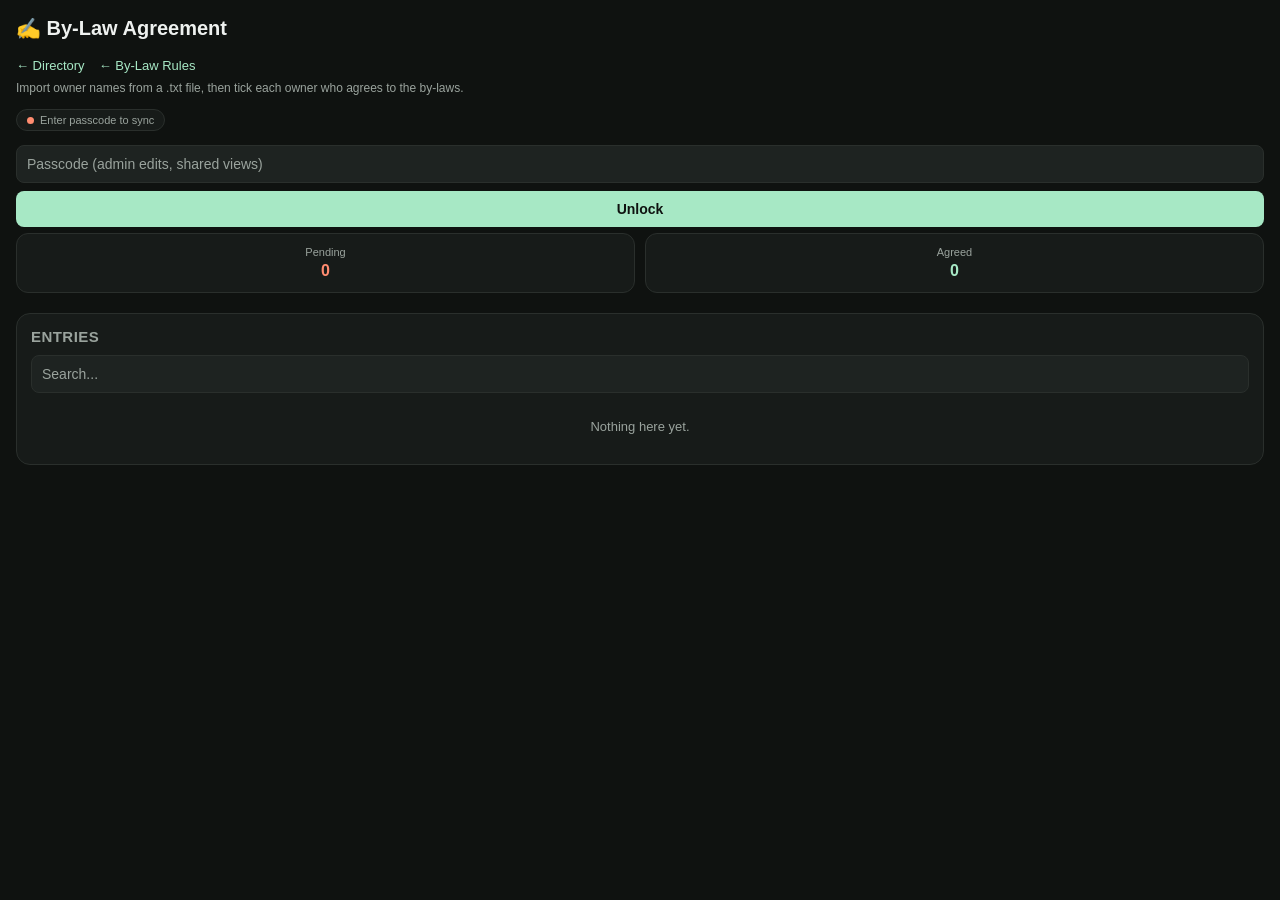
==== agreements.html @ 7f0dda1a "7 fixes" ====
<!DOCTYPE html>
<html lang="en"><head><meta charset="UTF-8"><meta name="viewport" content="width=device-width, initial-scale=1, maximum-scale=1"><title>By-Law Agreement</title><link rel="stylesheet" href="common.css?v=5"></head><body>
<h1>✍️ By-Law Agreement</h1>
<a class="navlink" href="directory.html">&larr; Directory</a><a class="navlink" style="margin-left:14px" href="bylaws.html">&larr; By-Law Rules</a>
<p class="pagesub">Import owner names from a .txt file, then tick each owner who agrees to the by-laws.</p>
<div class="summary" id="summary"></div>
<details class="section" id="addSection"><summary><h2>Add entry</h2><span class="chev">▾</span></summary><div class="inner">
<form id="f"><div id="fields"></div><div class="row"><button type="submit" class="btn" id="saveBtn">Add</button><button type="button" class="btn cancel hidden" id="cancelBtn">Cancel</button></div></form></div></details>
<div class="section"><div class="section-head"><h2>Entries</h2></div>
<input id="q" placeholder="Search..." style="margin-bottom:10px"><ul class="list" id="list"></ul></div>
<div id="toast"></div>
<script src="config.js"></script><script src="common.js?v=5"></script>
<script>initList({"key": "agreements", "check": true, "stamp": "on", "cl": ["Pending", "Agreed"], "upload": {"first": "flat", "rest": "name"}, "fields": [{"id": "name", "label": "Owner name", "req": true}, {"id": "flat", "label": "Flat no."}, {"id": "notes", "label": "Notes", "type": "textarea"}]})</script></body></html>
---- common.css ----
:root{--bg:#0f1210;--panel:#171b19;--panel2:#1e2321;--border:#2a2f2c;--text:#eef1ef;--muted:#9aa39d;--mint:#a7e8c5;--coral:#ff8c70}
*{box-sizing:border-box}
body{margin:0;font-family:-apple-system,BlinkMacSystemFont,"Segoe UI",Roboto,sans-serif;background:var(--bg);color:var(--text);padding:16px;padding-bottom:60px}
h1{font-size:20px;margin:0 0 16px}
h2{font-size:15px;margin:0 0 10px;color:var(--muted);font-weight:600;text-transform:uppercase;letter-spacing:.03em}
.navlink{display:inline-block;margin:-8px 0 14px;font-size:13px;color:var(--mint);text-decoration:none}
.pagesub{font-size:12px;color:var(--muted);margin:-6px 0 14px}
.summary{display:grid;grid-template-columns:1fr 1fr;gap:10px;margin-bottom:20px}
.summary .card{background:var(--panel);border:1px solid var(--border);border-radius:12px;padding:12px 10px;text-align:center;color:var(--text);text-decoration:none}
.summary .card .label{font-size:11px;color:var(--muted);margin-bottom:4px}
.summary .card .value{font-size:16px;font-weight:700}
.summary .card .desc{font-size:11px;color:var(--muted);margin-top:4px}
.summary .card.wide{grid-column:1 / -1}
.summary .opening .value{color:var(--text)}
.summary .received .value{color:var(--mint)}
.summary .paid .value{color:var(--coral)}
.section{background:var(--panel);border:1px solid var(--border);border-radius:14px;padding:14px;margin-bottom:18px}
.section-head{display:flex;justify-content:space-between;align-items:center;margin-bottom:10px}
.section-head h2{margin:0}
form{display:flex;flex-direction:column;gap:8px;margin-bottom:12px}
.row{display:flex;gap:8px}
.row>*{flex:1;min-width:0}
input,select,textarea{background:var(--panel2);border:1px solid var(--border);color:var(--text);padding:10px;border-radius:8px;font-size:14px;width:100%;font-family:inherit}
input::placeholder,textarea::placeholder{color:var(--muted)}
textarea{min-height:70px;resize:vertical}
label.small{font-size:11px;color:var(--muted);margin-bottom:2px;display:block}
.btn{background:var(--mint);color:#0f1210;border:none;padding:10px 14px;border-radius:8px;font-size:14px;font-weight:700;cursor:pointer}
.btn.cancel{background:transparent;color:var(--muted);border:1px solid var(--border)}
ul.list{list-style:none;margin:0;padding:0;display:flex;flex-direction:column;gap:8px}
li.item{background:var(--panel2);border:1px solid var(--border);border-radius:10px;padding:10px 12px;display:flex;justify-content:space-between;align-items:center;gap:10px}
li.item.done .title{text-decoration:line-through;color:var(--muted)}
li.item input[type=checkbox]{width:20px;height:20px;flex-shrink:0;accent-color:var(--mint)}
.item .info{min-width:0;flex:1}
.item .title{font-size:14px;font-weight:600;overflow:hidden;text-overflow:ellipsis;white-space:nowrap}
.item .sub{font-size:12px;color:var(--muted);margin-top:2px;word-break:break-word}
.item .sub a{color:var(--mint)}
.item .amt{font-size:14px;font-weight:700;white-space:nowrap;color:var(--mint)}
.badge{font-size:11px;font-weight:700;padding:2px 8px;border-radius:10px;white-space:nowrap;color:#0f1210}
.badge.paid{background:var(--mint)}
.badge.unpaid{background:var(--coral)}
.actions{display:flex;gap:6px;flex-shrink:0}
.icon-btn{background:transparent;border:1px solid var(--border);color:var(--muted);width:30px;height:30px;border-radius:8px;font-size:14px;cursor:pointer;display:flex;align-items:center;justify-content:center}
.icon-btn.danger{color:var(--coral);border-color:var(--coral)}
@media (hover:hover) and (pointer:fine){.icon-btn:hover{background:var(--panel)}.btn:hover{opacity:.9}}
.empty{color:var(--muted);font-size:13px;text-align:center;padding:16px 0}
.hidden{display:none !important}
.syncpill{display:inline-flex;align-items:center;gap:6px;font-size:11px;color:var(--muted);background:var(--panel);border:1px solid var(--border);padding:4px 10px;border-radius:12px;margin-bottom:14px}
.syncpill .dot{width:7px;height:7px;border-radius:50%;background:var(--muted)}
.syncpill.synced .dot{background:var(--mint)}
.syncpill.offline .dot{background:var(--coral)}
.syncpill.syncing .dot{animation:pulse 1s infinite}
@keyframes pulse{0%,100%{opacity:1}50%{opacity:.3}}
#toast{position:fixed;left:50%;bottom:24px;transform:translateX(-50%) translateY(20px);background:var(--panel2);border:1px solid var(--border);color:var(--text);padding:10px 18px;border-radius:20px;font-size:13px;opacity:0;pointer-events:none;transition:opacity .2s,transform .2s;z-index:50}
#toast.show{opacity:1;transform:translateX(-50%) translateY(0)}
details.section{padding:0;overflow:hidden}
details.section summary{display:flex;justify-content:space-between;align-items:center;padding:14px;cursor:pointer;list-style:none}
details.section summary::-webkit-details-marker{display:none}
details.section summary h2{margin:0}
details.section summary .chev{color:var(--muted);transition:transform .15s}
details[open].section summary .chev{transform:rotate(180deg)}
details.section .inner{padding:0 14px 14px}
.syncpill{cursor:pointer}
.ghead{font-size:11px;color:var(--muted);text-transform:uppercase;letter-spacing:.05em;margin:8px 2px 0}
.hint{font-size:11px;color:var(--muted);margin:2px 0 8px}
.thumb{height:44px;border-radius:6px;border:1px solid var(--border);vertical-align:middle;margin-top:4px;cursor:pointer}
#lb{position:fixed;inset:0;background:rgba(0,0,0,.88);display:flex;align-items:center;justify-content:center;z-index:60;padding:16px}
#lb img{max-width:100%;max-height:100%;border-radius:8px}
body.viewer #addSection,body.viewer .actions,body.viewer #importBox{display:none !important}
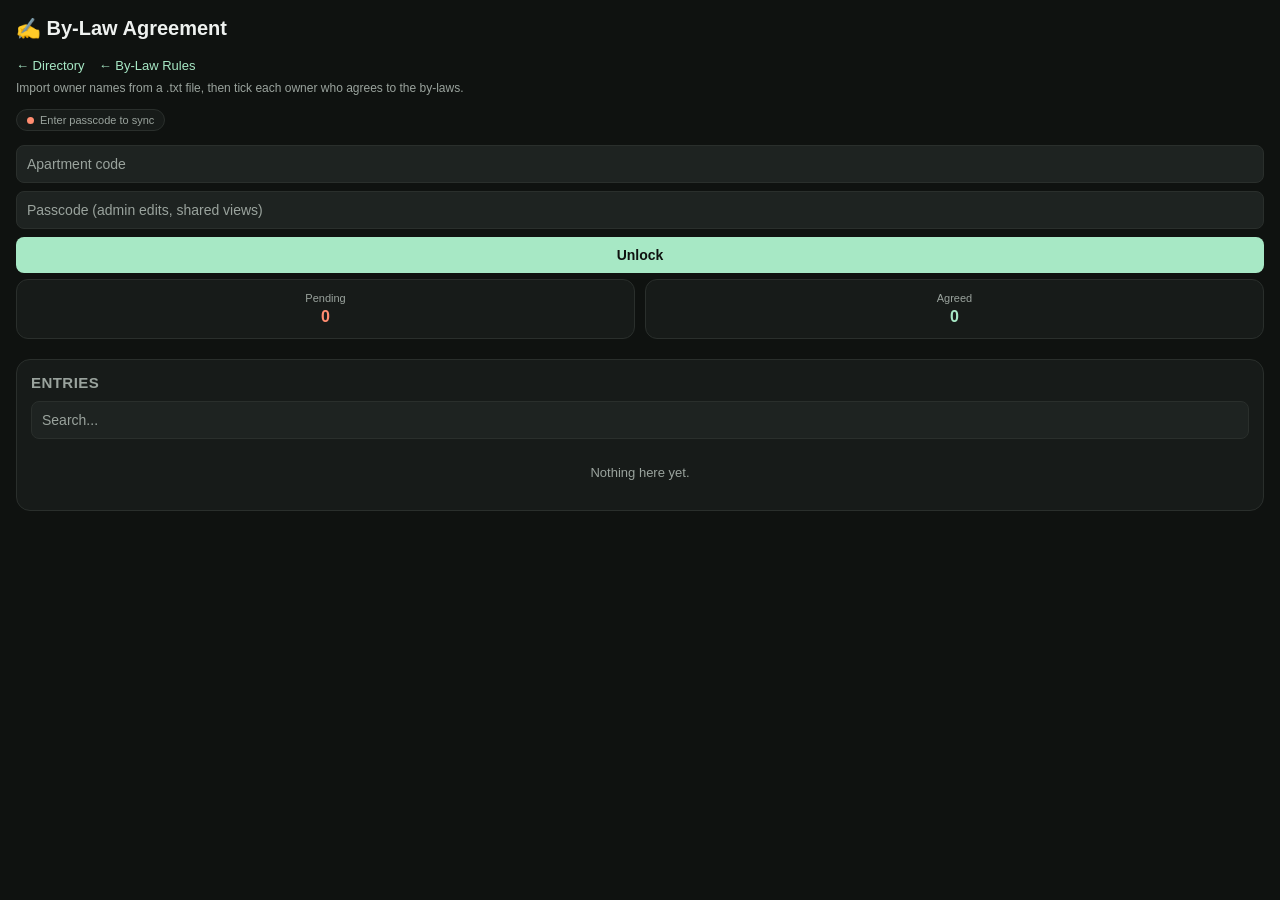
==== commit 7f912c03: "multi apartment" ====
--- a/agreements.html
+++ b/agreements.html
@@ -1,5 +1,5 @@
 <!DOCTYPE html>
-<html lang="en"><head><meta charset="UTF-8"><meta name="viewport" content="width=device-width, initial-scale=1, maximum-scale=1"><title>By-Law Agreement</title><link rel="stylesheet" href="common.css?v=5"></head><body>
+<html lang="en"><head><meta charset="UTF-8"><meta name="viewport" content="width=device-width, initial-scale=1, maximum-scale=1"><title>By-Law Agreement</title><link rel="stylesheet" href="common.css?v=6"></head><body>
 <h1>✍️ By-Law Agreement</h1>
 <a class="navlink" href="directory.html">&larr; Directory</a><a class="navlink" style="margin-left:14px" href="bylaws.html">&larr; By-Law Rules</a>
 <p class="pagesub">Import owner names from a .txt file, then tick each owner who agrees to the by-laws.</p>
@@ -9,5 +9,5 @@
 <div class="section"><div class="section-head"><h2>Entries</h2></div>
 <input id="q" placeholder="Search..." style="margin-bottom:10px"><ul class="list" id="list"></ul></div>
 <div id="toast"></div>
-<script src="config.js"></script><script src="common.js?v=5"></script>
+<script src="config.js"></script><script src="apt.js"></script><script src="common.js?v=6"></script>
 <script>initList({"key": "agreements", "check": true, "stamp": "on", "cl": ["Pending", "Agreed"], "upload": {"first": "flat", "rest": "name"}, "fields": [{"id": "name", "label": "Owner name", "req": true}, {"id": "flat", "label": "Flat no."}, {"id": "notes", "label": "Notes", "type": "textarea"}]})</script></body></html>
